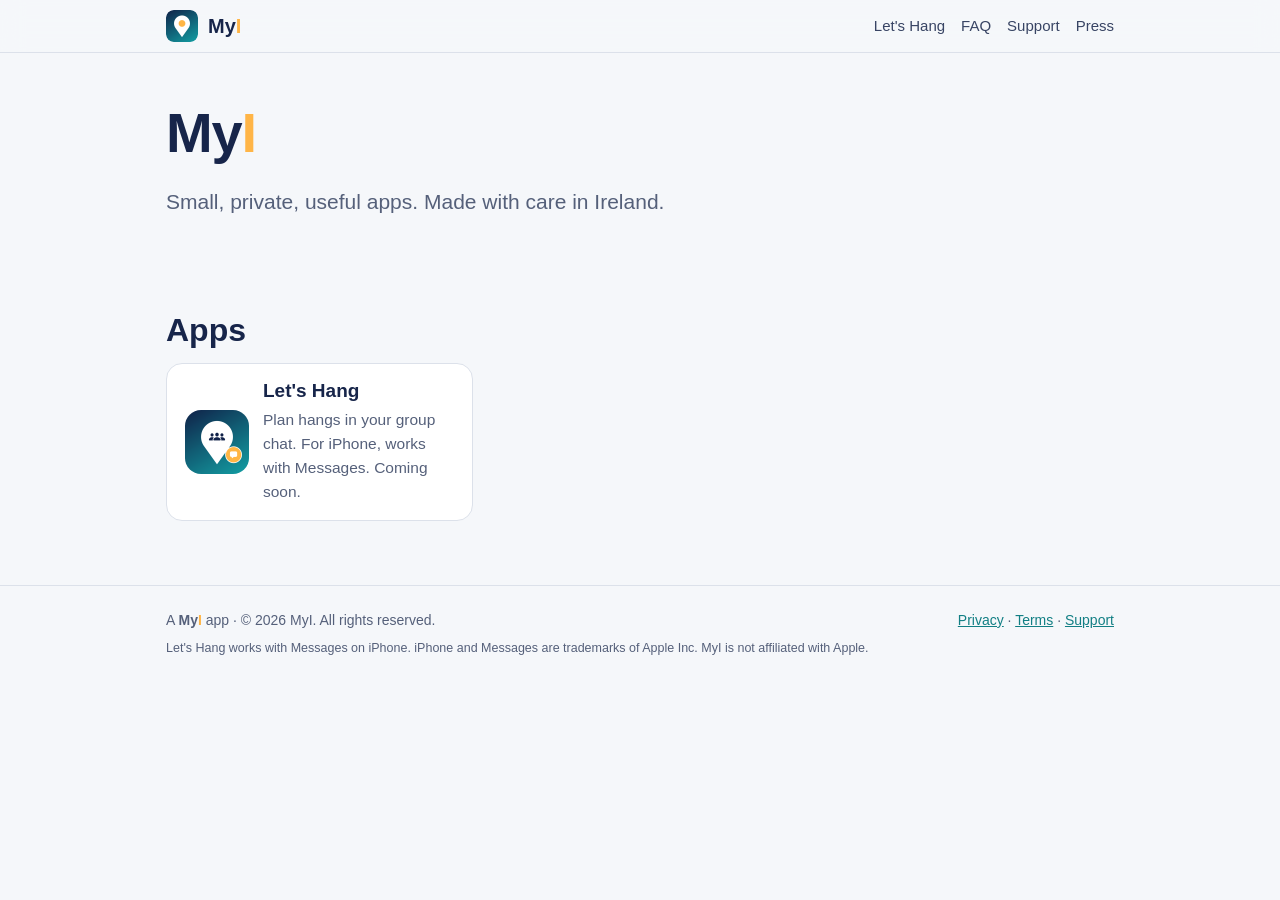
==== index.html @ 23e641d6 "MyI site: Let's Hang pages, hang preview, press kit, demo media (local preview, not published) Co-Au" ====
<!doctype html>
<html lang="en" dir="ltr">
<head>
<meta charset="utf-8">
<meta name="viewport" content="width=device-width, initial-scale=1, viewport-fit=cover">
<title>MyI apps</title>
<meta name="description" content="MyI makes small, private, useful apps, starting with Let&#x27;s Hang for iPhone.">
<meta name="color-scheme" content="light dark">
<meta name="referrer" content="no-referrer">
<link rel="icon" href="assets/img/lets-hang-icon.png">
<link rel="stylesheet" href="assets/css/site.css">
</head>
<body>
<a href="#main" class="wrap" style="position:absolute;left:-999px">Skip to content</a>
<header class="top"><div class="wrap">
<a class="brand" href="index.html"><img src="assets/img/myi-mark.png" alt=""><span><span class="myi">My<span class="i">I</span></span></span></a>
<nav aria-label="Let's Hang"><a href="lets-hang/">Let's Hang</a><a href="lets-hang/faq.html">FAQ</a><a href="lets-hang/support.html">Support</a><a href="press/">Press</a></nav>
</div></header>
<main id="main" class="wrap">
<section class="hero" style="grid-template-columns:1fr">
<div><h1><span class="myi">My<span class="i">I</span></span></h1>
<p class="lede">Small, private, useful apps. Made with care in Ireland.</p></div></section>
<h2>Apps</h2>
<div class="grid"><a class="card" href="lets-hang/" style="text-decoration:none;color:inherit;display:flex;gap:14px;align-items:center">
<img src="assets/img/lets-hang-icon.png" alt="" width="64" height="64" style="border-radius:16px">
<div><h3>Let's Hang</h3><p>Plan hangs in your group chat. For iPhone, works with Messages. Coming soon.</p></div></a></div>
</main>
<footer><div class="wrap"><span>A <span class="myi">My<span class="i">I</span></span> app · © 2026 MyI. All rights reserved.</span>
<span><a href="lets-hang/privacy.html">Privacy</a> · <a href="lets-hang/terms.html">Terms</a> · <a href="lets-hang/support.html">Support</a></span></div>
<div class="wrap" style="margin-top:8px;font-size:12.5px">Let's Hang works with Messages on iPhone. iPhone and Messages are trademarks of Apple Inc. MyI is not affiliated with Apple.</div></footer>
</body>
</html>
---- assets/css/site.css ----
/* MyI site: Apple-native feel, system fonts, light + dark, mobile-first, RTL-ready (logical properties). */
:root{--bg:#F5F7FA;--card:#FFFFFF;--ink:#17254A;--muted:#55607A;--line:#DCE1EA;--teal:#127F84;--teal-bg:#E1F3F3;--amber:#FFB547;--amber-ink:#5A3A00;--coming:#6B5BB5;--coming-bg:#EEEBFA;
  --f:-apple-system,BlinkMacSystemFont,"SF Pro Text","Segoe UI",Roboto,"Helvetica Neue",Arial,sans-serif;--fr:ui-rounded,"SF Pro Rounded",-apple-system,BlinkMacSystemFont,"Segoe UI",sans-serif}
@media (prefers-color-scheme:dark){:root{--bg:#0E1424;--card:#172038;--ink:#E9EEF8;--muted:#A6B0C5;--line:#2A3553;--teal:#4CC9CD;--teal-bg:#123A40;--coming:#B3A8F2;--coming-bg:#2A2550;color-scheme:dark}}
*{box-sizing:border-box}
html{-webkit-text-size-adjust:100%}
body{margin:0;background:var(--bg);color:var(--ink);font-family:var(--f);font-size:17px;line-height:1.55}
a{color:var(--teal)}
a:focus-visible,button:focus-visible{outline:3px solid var(--amber);outline-offset:2px;border-radius:6px}
.wrap{max-width:980px;margin:0 auto;padding-inline:max(16px,env(safe-area-inset-left,0px))}
header.top{position:sticky;top:0;z-index:5;background:color-mix(in srgb,var(--bg) 88%,transparent);backdrop-filter:saturate(1.6) blur(12px);-webkit-backdrop-filter:saturate(1.6) blur(12px);border-bottom:1px solid var(--line)}
header.top .wrap{display:flex;align-items:center;justify-content:space-between;gap:12px;padding-block:10px;flex-wrap:wrap}
.brand{display:flex;align-items:center;gap:10px;text-decoration:none;color:var(--ink);font-family:var(--fr);font-weight:800;font-size:20px}
.brand img{width:32px;height:32px;border-radius:8px}
nav a{color:var(--ink);text-decoration:none;font-size:15px;margin-inline-start:16px;opacity:.85}
nav a:hover{opacity:1;text-decoration:underline}
h1,h2,h3{font-family:var(--fr);line-height:1.15;text-wrap:balance}
h1{font-size:clamp(34px,7vw,56px);font-weight:800;margin:0 0 12px;letter-spacing:-.02em}
h2{font-size:clamp(24px,4vw,32px);font-weight:800;margin:48px 0 14px}
h3{font-size:19px;margin:0 0 6px}
.lede{font-size:clamp(18px,2.6vw,21px);color:var(--muted);max-width:40em}
.hero{padding-block:48px 24px;display:grid;grid-template-columns:1fr;gap:28px;align-items:center}
@media(min-width:820px){.hero{grid-template-columns:1.2fr .8fr}}
.hero img.phone{width:100%;max-width:320px;justify-self:center;border-radius:36px;border:1px solid var(--line);box-shadow:0 12px 40px rgba(16,32,64,.18)}
.cta{display:inline-flex;align-items:center;gap:8px;background:var(--teal);color:#fff;text-decoration:none;font-weight:600;padding:12px 20px;border-radius:999px;margin-block-start:12px}
@media (prefers-color-scheme:dark){.cta{color:#06282A}}
.cta.soon{background:var(--card);color:var(--ink);border:1px solid var(--line)}
.grid{display:grid;gap:14px;grid-template-columns:repeat(auto-fill,minmax(260px,1fr))}
.card{background:var(--card);border:1px solid var(--line);border-radius:16px;padding:16px 18px;min-width:0}
.card p{margin:4px 0 0;color:var(--muted);font-size:15.5px}
.badge{display:inline-block;font-size:12px;font-weight:700;letter-spacing:.04em;text-transform:uppercase;padding:2px 8px;border-radius:6px;margin-block-end:8px}
.built{background:var(--teal-bg);color:var(--teal)}
.coming{background:var(--coming-bg);color:var(--coming)}
.shots{display:flex;gap:14px;overflow-x:auto;padding-block:6px 14px;scroll-snap-type:x mandatory}
.shots figure{margin:0;flex:0 0 auto;width:min(240px,70vw);scroll-snap-align:start}
.shots img{width:100%;border-radius:22px;border:1px solid var(--line)}
figcaption{font-size:14px;color:var(--muted);margin-top:6px}
.videos{display:grid;gap:16px;grid-template-columns:repeat(auto-fill,minmax(220px,1fr))}
video{width:100%;border-radius:18px;border:1px solid var(--line);background:#000}
details{background:var(--card);border:1px solid var(--line);border-radius:14px;padding:12px 16px;margin-block-end:10px}
summary{cursor:pointer;font-weight:600}
.prose{max-width:44em}
.prose h2{margin-top:32px}
.note{background:var(--card);border:1px solid var(--line);border-inline-start:4px solid var(--amber);border-radius:0;padding:12px 16px;color:var(--muted)}
footer{margin-top:64px;border-top:1px solid var(--line);padding-block:24px 40px;color:var(--muted);font-size:14px}
footer .wrap{display:flex;justify-content:space-between;gap:10px;flex-wrap:wrap}
.myi{font-family:var(--fr);font-weight:800}
.myi .i{color:var(--amber)}
@media (prefers-reduced-motion:reduce){*{scroll-behavior:auto!important}}
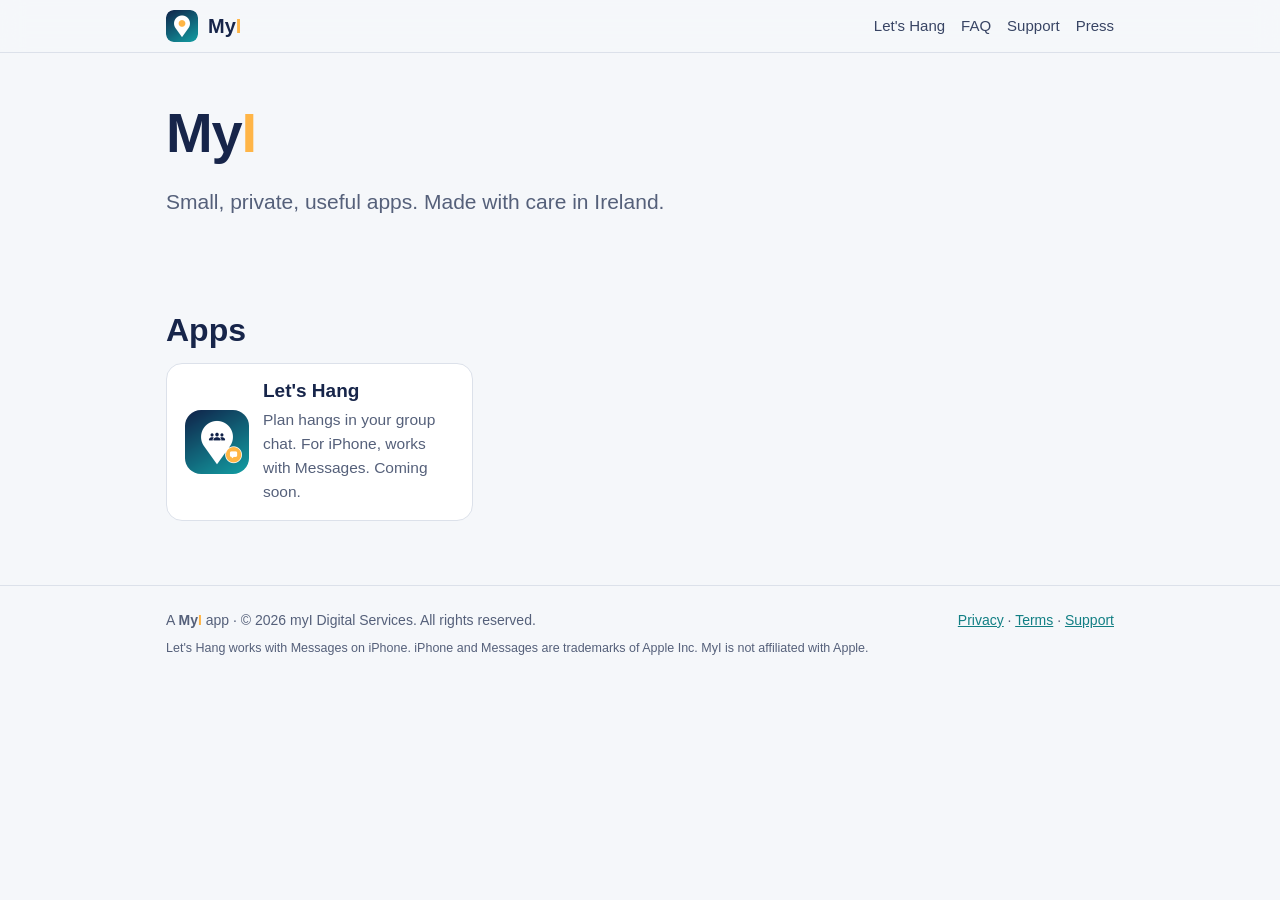
==== commit c0a00957: "Company name: copyright holder is now myI Digital Services (brand MyI unchanged) Co-Authored-By: Cla" ====
--- a/index.html
+++ b/index.html
@@ -25,7 +25,7 @@
 <img src="assets/img/lets-hang-icon.png" alt="" width="64" height="64" style="border-radius:16px">
 <div><h3>Let's Hang</h3><p>Plan hangs in your group chat. For iPhone, works with Messages. Coming soon.</p></div></a></div>
 </main>
-<footer><div class="wrap"><span>A <span class="myi">My<span class="i">I</span></span> app · © 2026 MyI. All rights reserved.</span>
+<footer><div class="wrap"><span>A <span class="myi">My<span class="i">I</span></span> app · © 2026 myI Digital Services. All rights reserved.</span>
 <span><a href="lets-hang/privacy.html">Privacy</a> · <a href="lets-hang/terms.html">Terms</a> · <a href="lets-hang/support.html">Support</a></span></div>
 <div class="wrap" style="margin-top:8px;font-size:12.5px">Let's Hang works with Messages on iPhone. iPhone and Messages are trademarks of Apple Inc. MyI is not affiliated with Apple.</div></footer>
 </body>
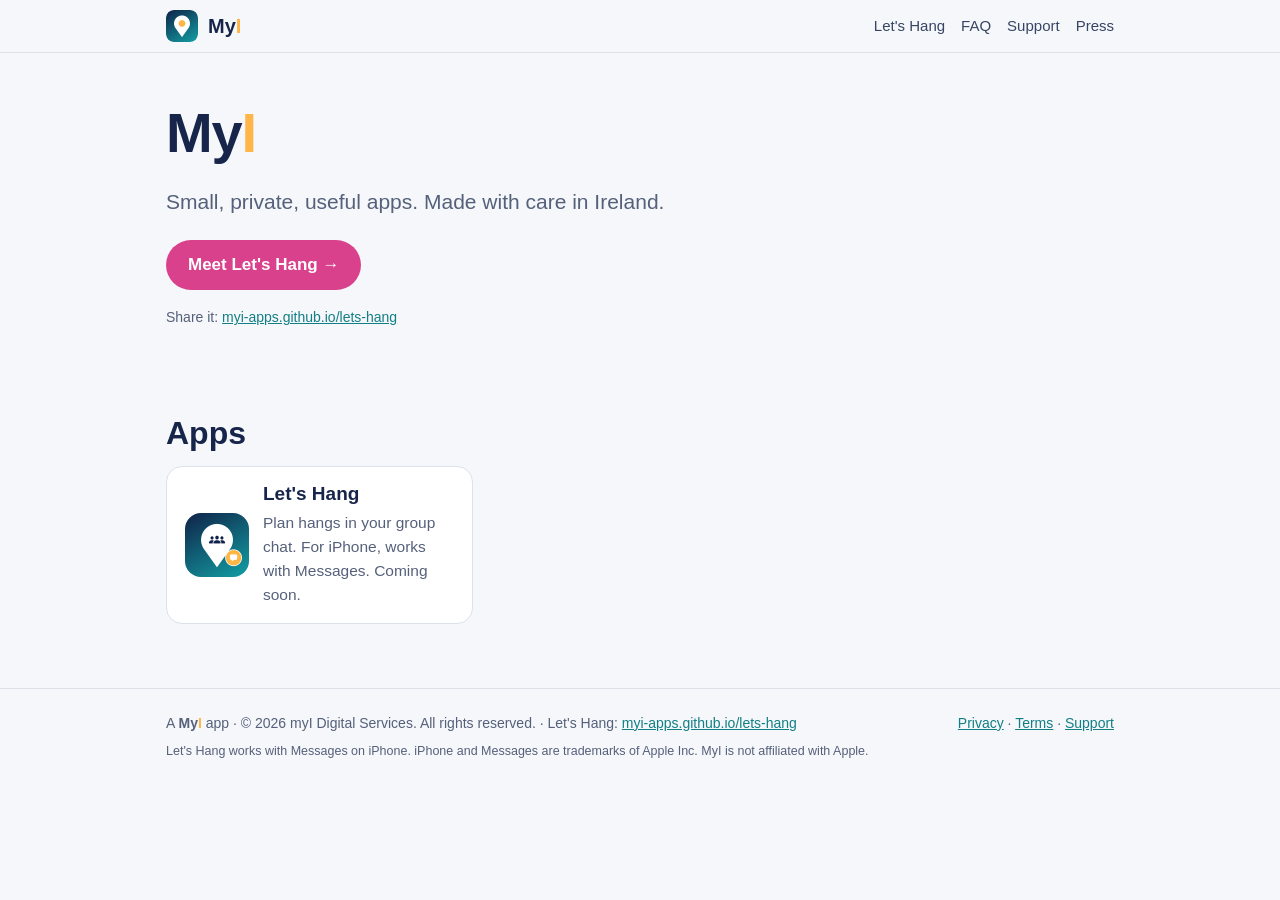
==== commit 737dae9b: "Make the Let's Hang link prominent: home button, shareable address, link in every footer, README Co-" ====
--- a/index.html
+++ b/index.html
@@ -19,13 +19,15 @@
 <main id="main" class="wrap">
 <section class="hero" style="grid-template-columns:1fr">
 <div><h1><span class="myi">My<span class="i">I</span></span></h1>
-<p class="lede">Small, private, useful apps. Made with care in Ireland.</p></div></section>
+<p class="lede">Small, private, useful apps. Made with care in Ireland.</p>
+<p><a class="btn" href="lets-hang/" style="display:inline-block;padding:12px 22px;border-radius:999px;background:#d9418c;color:#fff;font-weight:700;text-decoration:none">Meet Let's Hang →</a></p>
+<p style="font-size:14px;color:var(--muted,#666)">Share it: <a href="lets-hang/">myi-apps.github.io/lets-hang</a></p></div></section>
 <h2>Apps</h2>
 <div class="grid"><a class="card" href="lets-hang/" style="text-decoration:none;color:inherit;display:flex;gap:14px;align-items:center">
 <img src="assets/img/lets-hang-icon.png" alt="" width="64" height="64" style="border-radius:16px">
 <div><h3>Let's Hang</h3><p>Plan hangs in your group chat. For iPhone, works with Messages. Coming soon.</p></div></a></div>
 </main>
-<footer><div class="wrap"><span>A <span class="myi">My<span class="i">I</span></span> app · © 2026 myI Digital Services. All rights reserved.</span>
+<footer><div class="wrap"><span>A <span class="myi">My<span class="i">I</span></span> app · © 2026 myI Digital Services. All rights reserved. · Let's Hang: <a href="https://myi-apps.github.io/lets-hang/">myi-apps.github.io/lets-hang</a></span>
 <span><a href="lets-hang/privacy.html">Privacy</a> · <a href="lets-hang/terms.html">Terms</a> · <a href="lets-hang/support.html">Support</a></span></div>
 <div class="wrap" style="margin-top:8px;font-size:12.5px">Let's Hang works with Messages on iPhone. iPhone and Messages are trademarks of Apple Inc. MyI is not affiliated with Apple.</div></footer>
 </body>
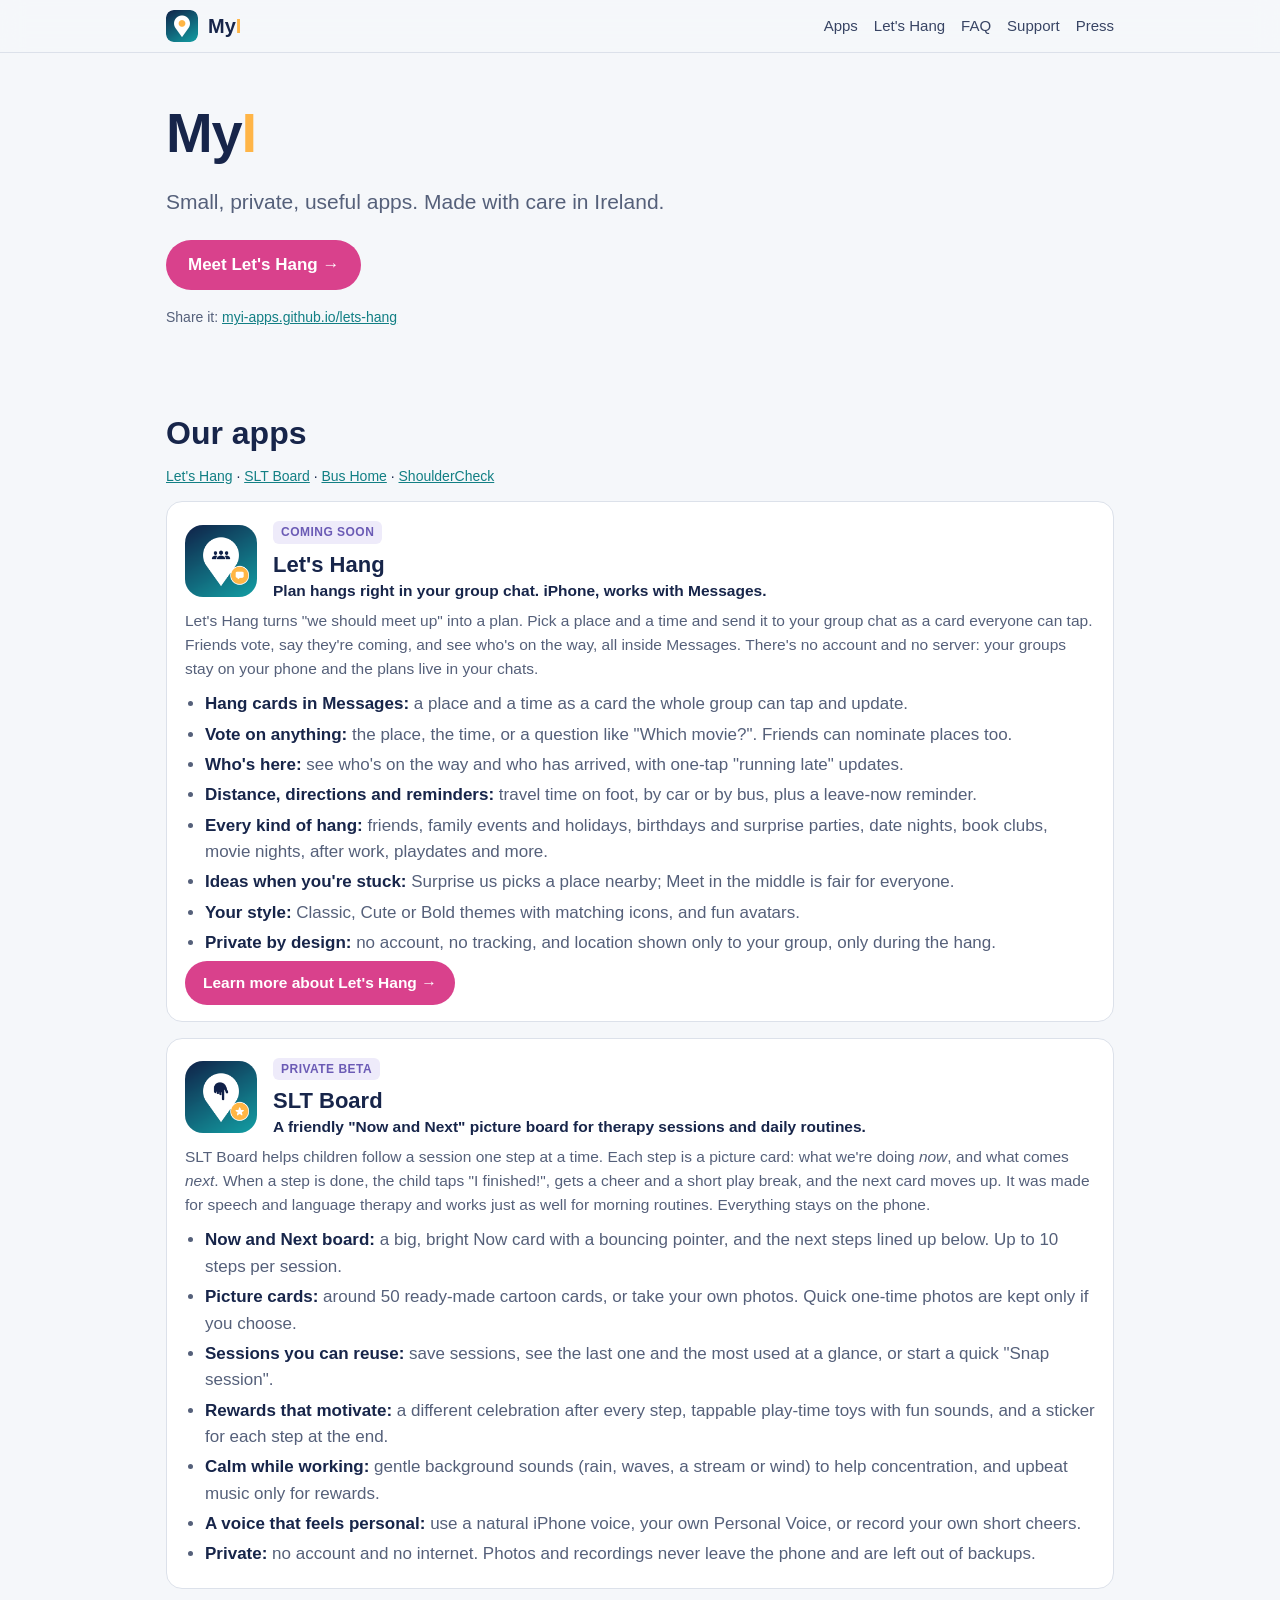
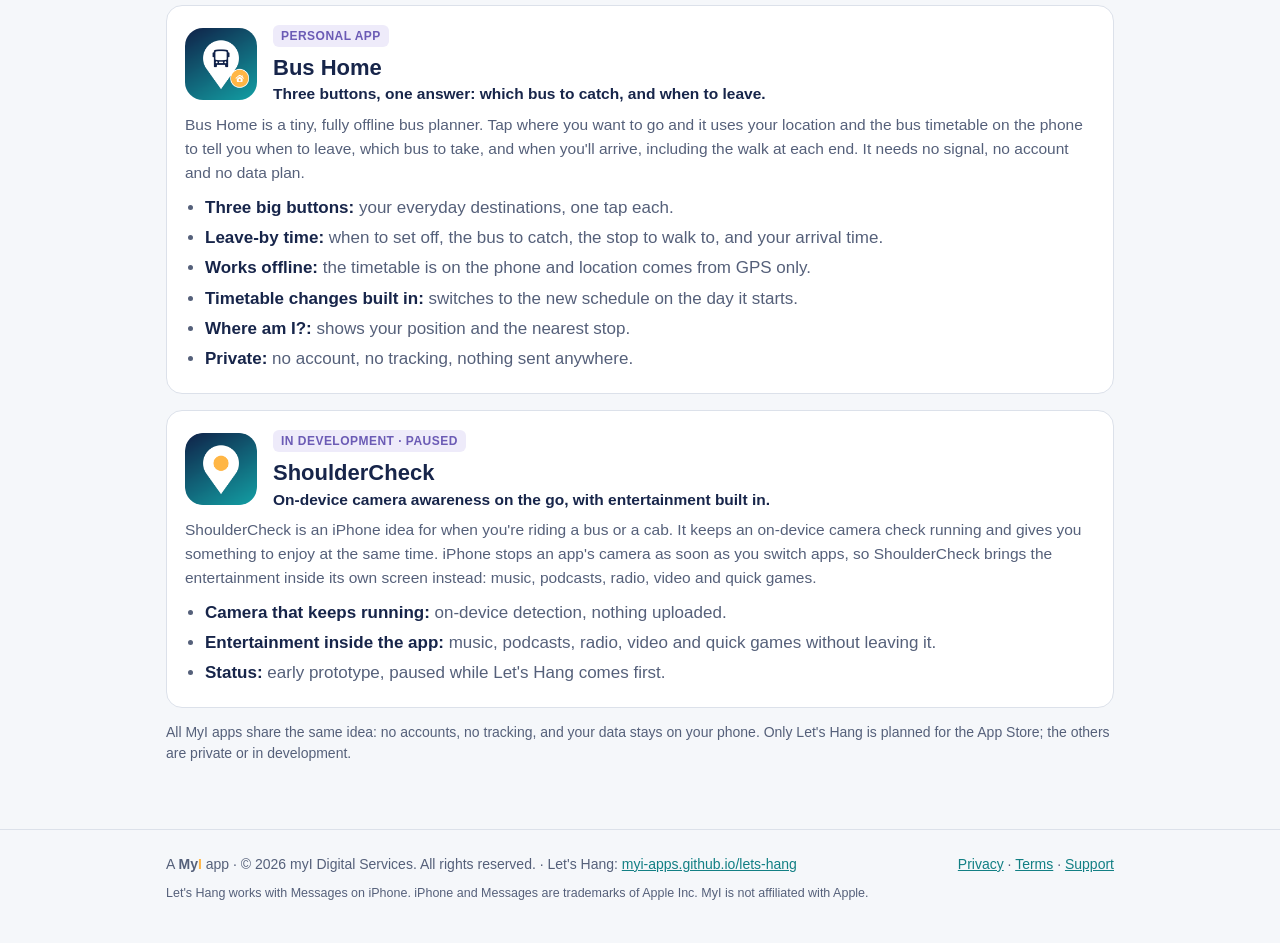
==== commit abd62597: "Home: detailed listing of all MyI apps (Let's Hang, SLT Board, Bus Home, ShoulderCheck) + Apps nav l" ====
--- a/index.html
+++ b/index.html
@@ -4,7 +4,7 @@
 <meta charset="utf-8">
 <meta name="viewport" content="width=device-width, initial-scale=1, viewport-fit=cover">
 <title>MyI apps</title>
-<meta name="description" content="MyI makes small, private, useful apps, starting with Let&#x27;s Hang for iPhone.">
+<meta name="description" content="MyI makes small, private, useful apps: Let&#x27;s Hang, SLT Board, Bus Home and ShoulderCheck.">
 <meta name="color-scheme" content="light dark">
 <meta name="referrer" content="no-referrer">
 <link rel="icon" href="assets/img/lets-hang-icon.png">
@@ -14,7 +14,7 @@
 <a href="#main" class="wrap" style="position:absolute;left:-999px">Skip to content</a>
 <header class="top"><div class="wrap">
 <a class="brand" href="index.html"><img src="assets/img/myi-mark.png" alt=""><span><span class="myi">My<span class="i">I</span></span></span></a>
-<nav aria-label="Let's Hang"><a href="lets-hang/">Let's Hang</a><a href="lets-hang/faq.html">FAQ</a><a href="lets-hang/support.html">Support</a><a href="press/">Press</a></nav>
+<nav aria-label="Let's Hang"><a href="index.html#apps">Apps</a><a href="lets-hang/">Let's Hang</a><a href="lets-hang/faq.html">FAQ</a><a href="lets-hang/support.html">Support</a><a href="press/">Press</a></nav>
 </div></header>
 <main id="main" class="wrap">
 <section class="hero" style="grid-template-columns:1fr">
@@ -22,10 +22,22 @@
 <p class="lede">Small, private, useful apps. Made with care in Ireland.</p>
 <p><a class="btn" href="lets-hang/" style="display:inline-block;padding:12px 22px;border-radius:999px;background:#d9418c;color:#fff;font-weight:700;text-decoration:none">Meet Let's Hang →</a></p>
 <p style="font-size:14px;color:var(--muted,#666)">Share it: <a href="lets-hang/">myi-apps.github.io/lets-hang</a></p></div></section>
-<h2>Apps</h2>
-<div class="grid"><a class="card" href="lets-hang/" style="text-decoration:none;color:inherit;display:flex;gap:14px;align-items:center">
-<img src="assets/img/lets-hang-icon.png" alt="" width="64" height="64" style="border-radius:16px">
-<div><h3>Let's Hang</h3><p>Plan hangs in your group chat. For iPhone, works with Messages. Coming soon.</p></div></a></div>
+<h2 id="apps">Our apps</h2>
+<p class="jump"><a href="#lets-hang">Let's Hang</a> · <a href="#slt-board">SLT Board</a> · <a href="#bus-home">Bus Home</a> · <a href="#shouldercheck">ShoulderCheck</a></p>
+<div class="apps"><article class="card app" id="lets-hang">
+<div class="apphead"><img src="assets/img/lets-hang-icon.png" alt="" width="72" height="72">
+<div><span class="badge coming">Coming soon</span><h3>Let's Hang</h3><p class="tag">Plan hangs right in your group chat. iPhone, works with Messages.</p></div></div>
+<p>Let's Hang turns "we should meet up" into a plan. Pick a place and a time and send it to your group chat as a card everyone can tap. Friends vote, say they're coming, and see who's on the way, all inside Messages. There's no account and no server: your groups stay on your phone and the plans live in your chats.</p><ul class="feats"><li><strong>Hang cards in Messages:</strong> a place and a time as a card the whole group can tap and update.</li><li><strong>Vote on anything:</strong> the place, the time, or a question like "Which movie?". Friends can nominate places too.</li><li><strong>Who's here:</strong> see who's on the way and who has arrived, with one-tap "running late" updates.</li><li><strong>Distance, directions and reminders:</strong> travel time on foot, by car or by bus, plus a leave-now reminder.</li><li><strong>Every kind of hang:</strong> friends, family events and holidays, birthdays and surprise parties, date nights, book clubs, movie nights, after work, playdates and more.</li><li><strong>Ideas when you're stuck:</strong> Surprise us picks a place nearby; Meet in the middle is fair for everyone.</li><li><strong>Your style:</strong> Classic, Cute or Bold themes with matching icons, and fun avatars.</li><li><strong>Private by design:</strong> no account, no tracking, and location shown only to your group, only during the hang.</li></ul><p><a class="btn" href="lets-hang/" style="display:inline-block;padding:10px 18px;border-radius:999px;background:#d9418c;color:#fff;font-weight:700;text-decoration:none">Learn more about Let's Hang →</a></p></article><article class="card app" id="slt-board">
+<div class="apphead"><img src="assets/img/slt-board-icon.png" alt="" width="72" height="72">
+<div><span class="badge coming">Private beta</span><h3>SLT Board</h3><p class="tag">A friendly "Now and Next" picture board for therapy sessions and daily routines.</p></div></div>
+<p>SLT Board helps children follow a session one step at a time. Each step is a picture card: what we're doing <em>now</em>, and what comes <em>next</em>. When a step is done, the child taps "I finished!", gets a cheer and a short play break, and the next card moves up. It was made for speech and language therapy and works just as well for morning routines. Everything stays on the phone.</p><ul class="feats"><li><strong>Now and Next board:</strong> a big, bright Now card with a bouncing pointer, and the next steps lined up below. Up to 10 steps per session.</li><li><strong>Picture cards:</strong> around 50 ready-made cartoon cards, or take your own photos. Quick one-time photos are kept only if you choose.</li><li><strong>Sessions you can reuse:</strong> save sessions, see the last one and the most used at a glance, or start a quick "Snap session".</li><li><strong>Rewards that motivate:</strong> a different celebration after every step, tappable play-time toys with fun sounds, and a sticker for each step at the end.</li><li><strong>Calm while working:</strong> gentle background sounds (rain, waves, a stream or wind) to help concentration, and upbeat music only for rewards.</li><li><strong>A voice that feels personal:</strong> use a natural iPhone voice, your own Personal Voice, or record your own short cheers.</li><li><strong>Private:</strong> no account and no internet. Photos and recordings never leave the phone and are left out of backups.</li></ul></article><article class="card app" id="bus-home">
+<div class="apphead"><img src="assets/img/bus-home-icon.png" alt="" width="72" height="72">
+<div><span class="badge coming">Personal app</span><h3>Bus Home</h3><p class="tag">Three buttons, one answer: which bus to catch, and when to leave.</p></div></div>
+<p>Bus Home is a tiny, fully offline bus planner. Tap where you want to go and it uses your location and the bus timetable on the phone to tell you when to leave, which bus to take, and when you'll arrive, including the walk at each end. It needs no signal, no account and no data plan.</p><ul class="feats"><li><strong>Three big buttons:</strong> your everyday destinations, one tap each.</li><li><strong>Leave-by time:</strong> when to set off, the bus to catch, the stop to walk to, and your arrival time.</li><li><strong>Works offline:</strong> the timetable is on the phone and location comes from GPS only.</li><li><strong>Timetable changes built in:</strong> switches to the new schedule on the day it starts.</li><li><strong>Where am I?:</strong> shows your position and the nearest stop.</li><li><strong>Private:</strong> no account, no tracking, nothing sent anywhere.</li></ul></article><article class="card app" id="shouldercheck">
+<div class="apphead"><img src="assets/img/myi-mark.png" alt="" width="72" height="72">
+<div><span class="badge coming">In development · paused</span><h3>ShoulderCheck</h3><p class="tag">On-device camera awareness on the go, with entertainment built in.</p></div></div>
+<p>ShoulderCheck is an iPhone idea for when you're riding a bus or a cab. It keeps an on-device camera check running and gives you something to enjoy at the same time. iPhone stops an app's camera as soon as you switch apps, so ShoulderCheck brings the entertainment inside its own screen instead: music, podcasts, radio, video and quick games.</p><ul class="feats"><li><strong>Camera that keeps running:</strong> on-device detection, nothing uploaded.</li><li><strong>Entertainment inside the app:</strong> music, podcasts, radio, video and quick games without leaving it.</li><li><strong>Status:</strong> early prototype, paused while Let's Hang comes first.</li></ul></article></div>
+<p style="font-size:14px;color:var(--muted)">All MyI apps share the same idea: no accounts, no tracking, and your data stays on your phone. Only Let's Hang is planned for the App Store; the others are private or in development.</p>
 </main>
 <footer><div class="wrap"><span>A <span class="myi">My<span class="i">I</span></span> app · © 2026 myI Digital Services. All rights reserved. · Let's Hang: <a href="https://myi-apps.github.io/lets-hang/">myi-apps.github.io/lets-hang</a></span>
 <span><a href="lets-hang/privacy.html">Privacy</a> · <a href="lets-hang/terms.html">Terms</a> · <a href="lets-hang/support.html">Support</a></span></div>
--- a/assets/css/site.css
+++ b/assets/css/site.css
@@ -47,3 +47,13 @@
 .myi{font-family:var(--fr);font-weight:800}
 .myi .i{color:var(--amber)}
 @media (prefers-reduced-motion:reduce){*{scroll-behavior:auto!important}}
+
+.apps{display:grid;gap:16px}
+.app .apphead{display:flex;gap:16px;align-items:center;margin-bottom:6px}
+.app .apphead img{border-radius:18px;flex:none}
+.app h3{margin:0;font-size:22px}
+.app .tag{margin:2px 0 0;font-weight:600;color:var(--ink)}
+.app .feats{margin:10px 0 4px;padding-inline-start:20px;color:var(--muted)}
+.app .feats li{margin:4px 0}
+.app .feats strong{color:var(--ink)}
+.jump{font-size:14px}
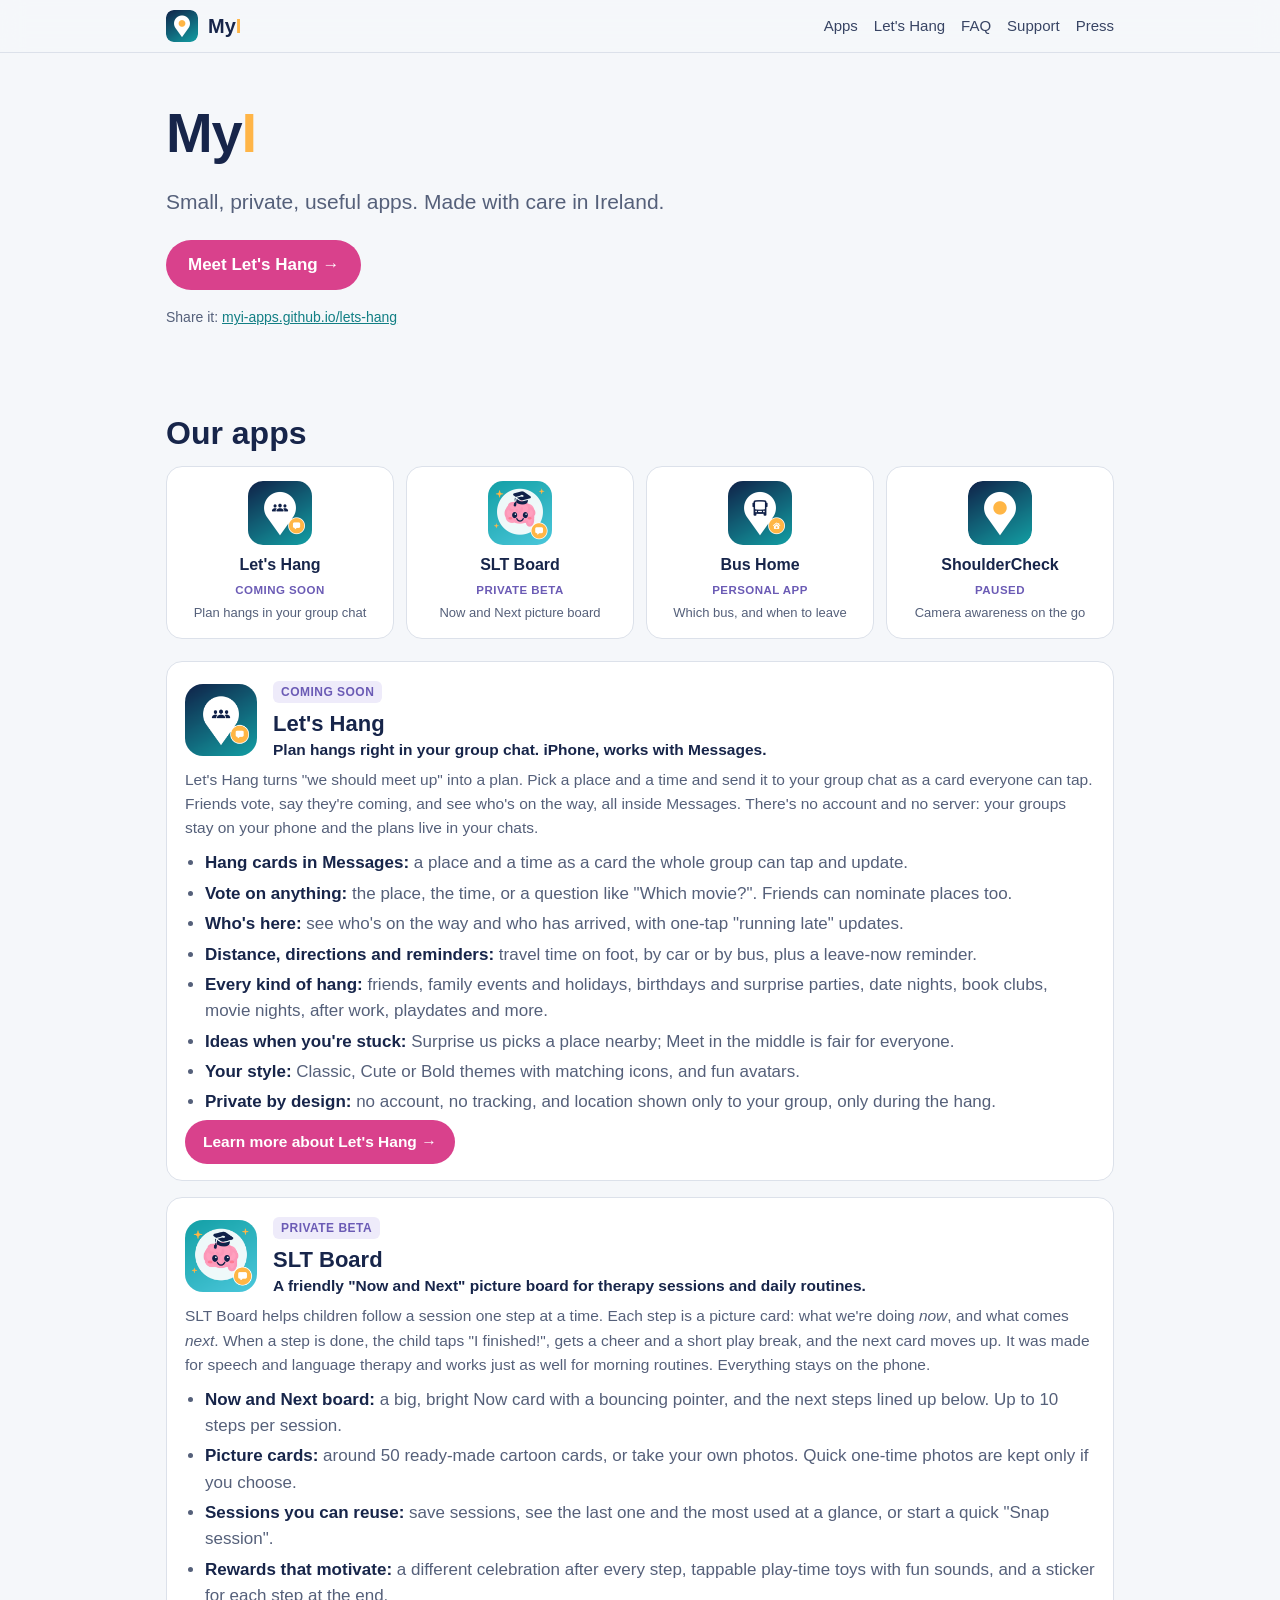
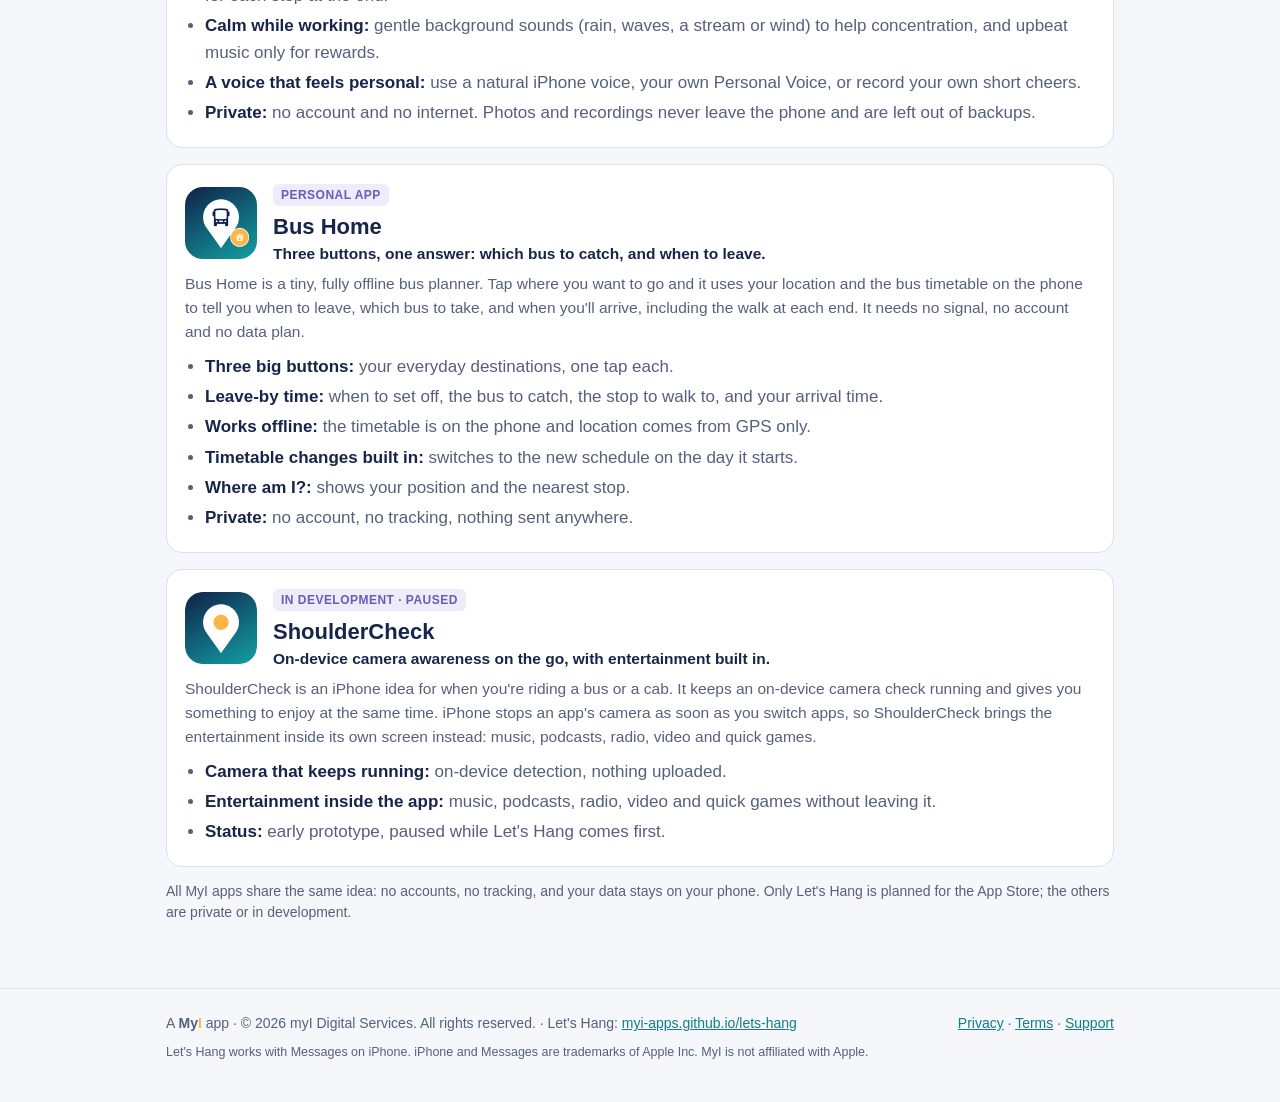
==== commit 85ac592a: "Home: four app tiles at the top of Our apps, each jumps to its details Co-Authored-By: Claude Opus 5" ====
--- a/index.html
+++ b/index.html
@@ -23,7 +23,7 @@
 <p><a class="btn" href="lets-hang/" style="display:inline-block;padding:12px 22px;border-radius:999px;background:#d9418c;color:#fff;font-weight:700;text-decoration:none">Meet Let's Hang →</a></p>
 <p style="font-size:14px;color:var(--muted,#666)">Share it: <a href="lets-hang/">myi-apps.github.io/lets-hang</a></p></div></section>
 <h2 id="apps">Our apps</h2>
-<p class="jump"><a href="#lets-hang">Let's Hang</a> · <a href="#slt-board">SLT Board</a> · <a href="#bus-home">Bus Home</a> · <a href="#shouldercheck">ShoulderCheck</a></p>
+<div class="tiles"><a class="tile" href="#lets-hang"><img src="assets/img/lets-hang-icon.png" alt="" width="64" height="64"><b>Let's Hang</b><span class="st">Coming soon</span><span class="ln">Plan hangs in your group chat</span></a><a class="tile" href="#slt-board"><img src="assets/img/slt-board-icon.png" alt="" width="64" height="64"><b>SLT Board</b><span class="st">Private beta</span><span class="ln">Now and Next picture board</span></a><a class="tile" href="#bus-home"><img src="assets/img/bus-home-icon.png" alt="" width="64" height="64"><b>Bus Home</b><span class="st">Personal app</span><span class="ln">Which bus, and when to leave</span></a><a class="tile" href="#shouldercheck"><img src="assets/img/myi-mark.png" alt="" width="64" height="64"><b>ShoulderCheck</b><span class="st">Paused</span><span class="ln">Camera awareness on the go</span></a></div>
 <div class="apps"><article class="card app" id="lets-hang">
 <div class="apphead"><img src="assets/img/lets-hang-icon.png" alt="" width="72" height="72">
 <div><span class="badge coming">Coming soon</span><h3>Let's Hang</h3><p class="tag">Plan hangs right in your group chat. iPhone, works with Messages.</p></div></div>
--- a/assets/css/site.css
+++ b/assets/css/site.css
@@ -57,3 +57,11 @@
 .app .feats li{margin:4px 0}
 .app .feats strong{color:var(--ink)}
 .jump{font-size:14px}
+.tiles{display:grid;gap:12px;grid-template-columns:repeat(4,minmax(0,1fr));margin-bottom:22px}
+@media (max-width:720px){.tiles{grid-template-columns:repeat(2,minmax(0,1fr))}}
+.tile{display:flex;flex-direction:column;align-items:center;text-align:center;gap:4px;padding:14px 10px;background:var(--card);border:1px solid var(--line);border-radius:16px;text-decoration:none;color:inherit}
+.tile:hover{border-color:var(--teal)}
+.tile img{border-radius:15px;margin-bottom:4px}
+.tile b{font-size:16px}
+.tile .st{font-size:11.5px;font-weight:700;letter-spacing:.04em;text-transform:uppercase;color:var(--coming)}
+.tile .ln{font-size:13px;color:var(--muted)}
